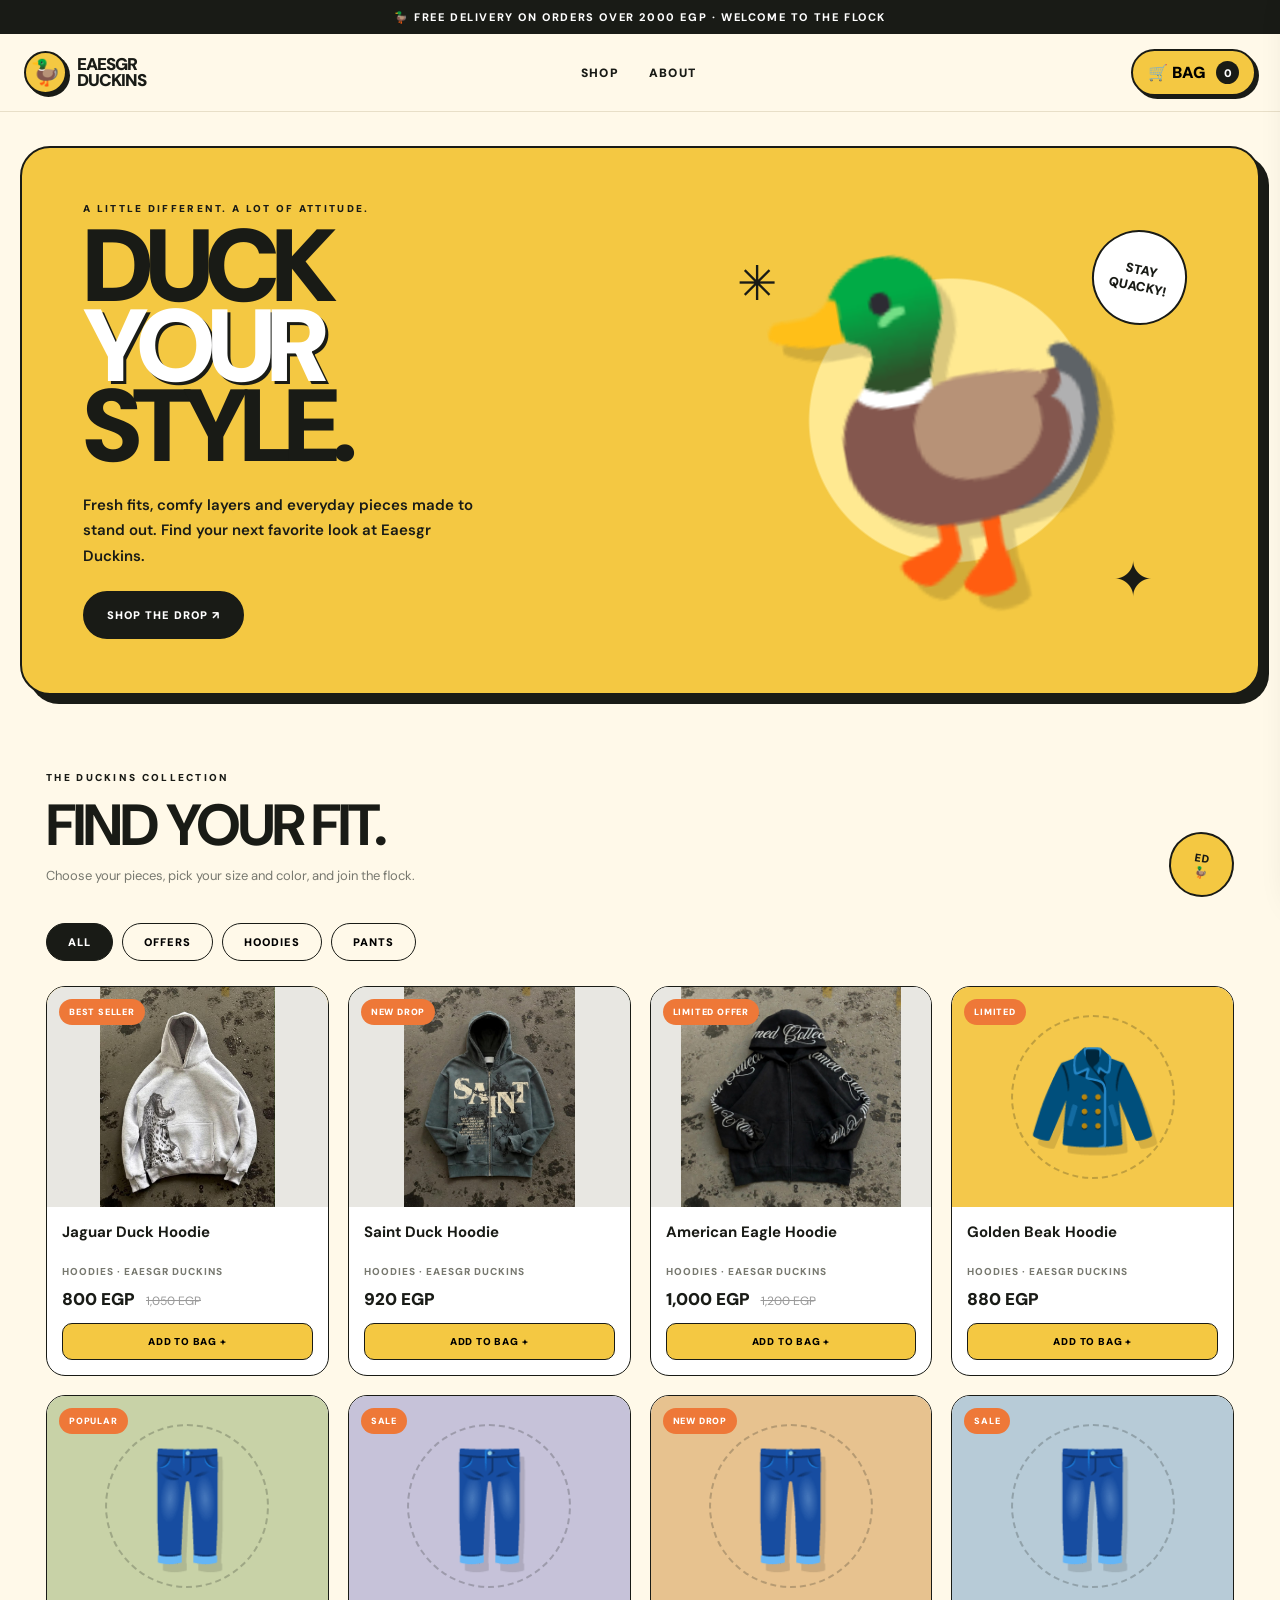
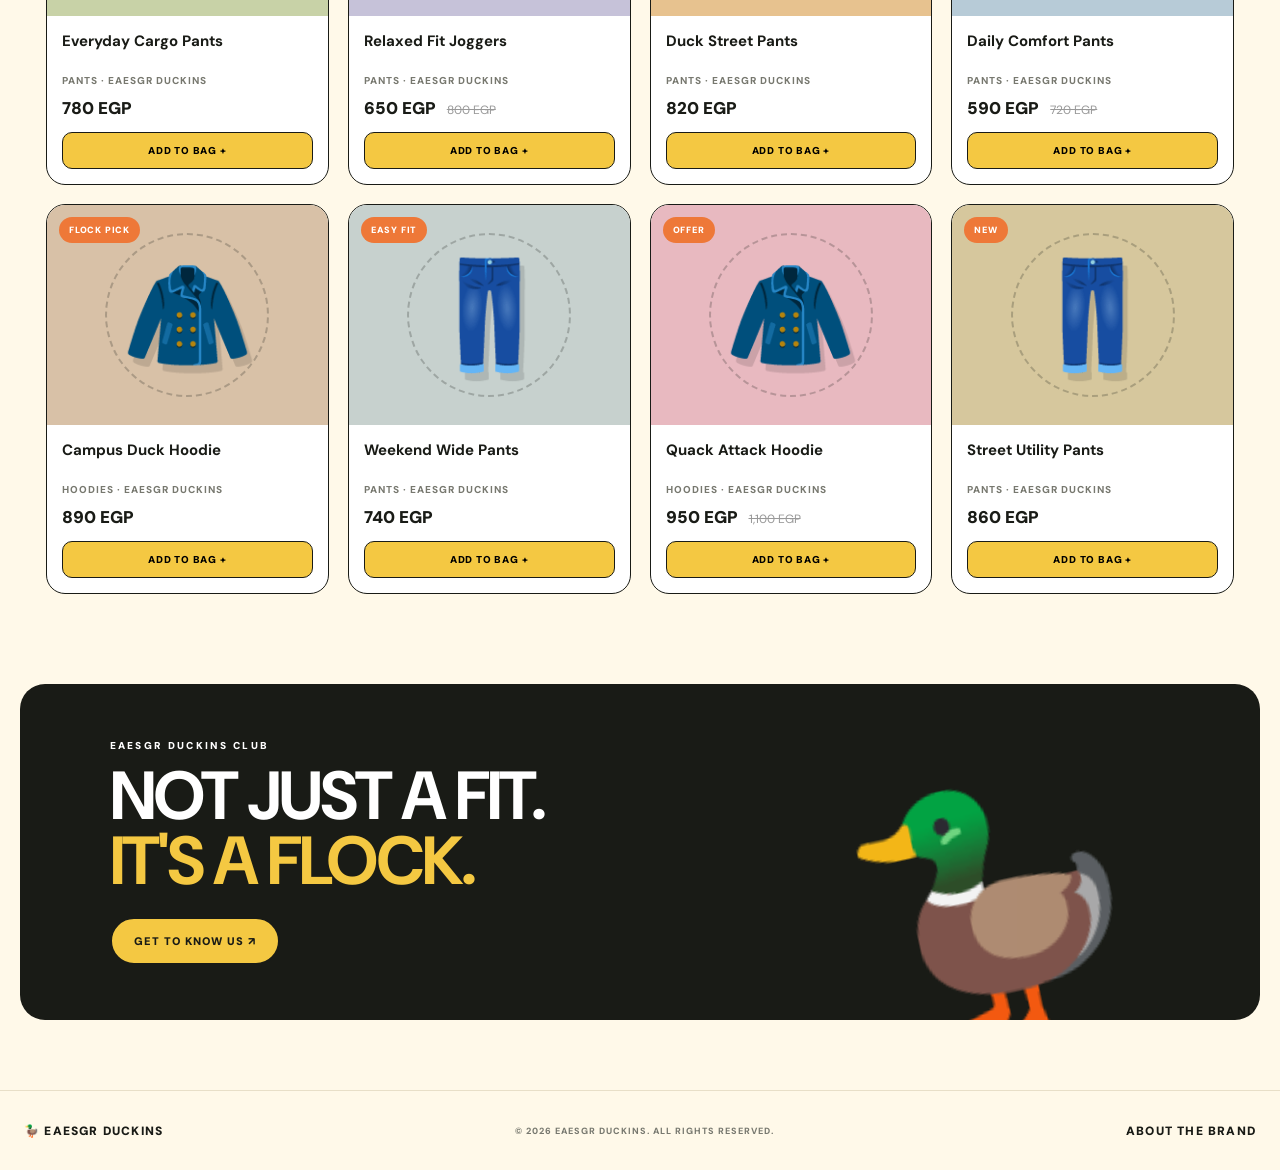
==== index.html @ caba2675 "Add files via upload" ====
<!DOCTYPE html>
<html lang="en">
<head>
  <meta charset="UTF-8">
  <meta name="viewport" content="width=device-width, initial-scale=1.0">
  <meta name="theme-color" content="#f4c842">
  <title>Eaesgr Duckins | Duck Your Style</title>
  <link rel="stylesheet" href="style.css">
</head>
<body>
  <div class="announcement">🦆 FREE DELIVERY ON ORDERS OVER 2000 EGP · WELCOME TO THE FLOCK</div>

  <header class="site-header">
    <a class="brand" href="index.html" aria-label="Eaesgr Duckins home">
      <span class="brand-duck">🦆</span>
      <span class="brand-name">EAESGR<br>DUCKINS</span>
    </a>
    <nav class="main-nav">
      <a href="#shop">SHOP</a>
      <a href="about.html">ABOUT</a>
    </nav>
    <button class="cart-button" id="open-cart" type="button">
      <span>🛒 BAG</span><span class="cart-count" id="cart-count">0</span>
    </button>
  </header>

  <main>
    <section class="hero">
      <div class="hero-content">
        <p class="eyebrow">A LITTLE DIFFERENT. A LOT OF ATTITUDE.</p>
        <h1>DUCK<br><span>YOUR</span><br>STYLE.</h1>
        <p class="hero-description">Fresh fits, comfy layers and everyday pieces made to stand out. Find your next favorite look at Eaesgr Duckins.</p>
        <a class="button button-dark" href="#shop">SHOP THE DROP ↗</a>
      </div>
      <div class="hero-visual" aria-label="Eaesgr Duckins duck mascot">
        <span class="hero-sticker">STAY<br>QUACKY!</span>
        <span class="hero-duck">🦆</span>
        <span class="hero-star star-one">✳</span>
        <span class="hero-star star-two">✦</span>
      </div>
    </section>

    <section class="shop-section" id="shop">
      <div class="section-heading">
        <div>
          <p class="eyebrow">THE DUCKINS COLLECTION</p>
          <h2>FIND YOUR FIT.</h2>
          <p class="muted">Choose your pieces, pick your size and color, and join the flock.</p>
        </div>
        <span class="duck-stamp">ED<br>🦆</span>
      </div>

      <div class="category-tabs" role="tablist" aria-label="Product categories">
        <button class="category-tab active" data-category="all">ALL</button>
        <button class="category-tab" data-category="offers">OFFERS</button>
        <button class="category-tab" data-category="hoodies">HOODIES</button>
        <button class="category-tab" data-category="pants">PANTS</button>
      </div>

      <div class="product-grid" id="product-grid" aria-live="polite"></div>
    </section>

    <section class="big-message">
      <p class="eyebrow">EAESGR DUCKINS CLUB</p>
      <h2>NOT JUST A FIT.<br><span>IT'S A FLOCK.</span></h2>
      <a href="about.html" class="button button-yellow">GET TO KNOW US ↗</a>
      <div class="message-duck">🦆</div>
    </section>
  </main>

  <footer class="site-footer">
    <a class="footer-brand" href="index.html">🦆 EAESGR DUCKINS</a>
    <span>© 2026 EAESGR DUCKINS. ALL RIGHTS RESERVED.</span>
    <a href="about.html">ABOUT THE BRAND</a>
  </footer>

  <div class="drawer-backdrop" id="drawer-backdrop"></div>
  <aside class="cart-drawer" id="cart-drawer" aria-label="Shopping cart" aria-hidden="true">
    <div class="drawer-header">
      <div><p class="eyebrow">YOUR ORDER</p><h2>YOUR DUCK BAG 🦆</h2></div>
      <button class="close-cart" id="close-cart" aria-label="Close cart">×</button>
    </div>

    <div class="cart-items" id="cart-items">
      <div class="empty-cart"><span>🦆</span><p>Your bag is empty.<br>Let's find you a fresh fit!</p></div>
    </div>

    <div class="checkout-area">
      <div class="subtotal"><span>SUBTOTAL</span><strong id="subtotal">0 EGP</strong></div>
      <form id="order-form">
        <p class="form-title">DELIVERY DETAILS</p>
        <label for="customer-name">Full name</label>
        <input id="customer-name" name="customer_name" autocomplete="name" required placeholder="Your full name">
        <label for="customer-email">Email address</label>
        <input id="customer-email" name="customer_email" type="email" autocomplete="email" required placeholder="you@example.com">
        <label for="customer-phone">Phone number</label>
        <input id="customer-phone" name="customer_phone" type="tel" autocomplete="tel" required placeholder="+20...">
        <label for="customer-address">Delivery address</label>
        <textarea id="customer-address" name="customer_address" autocomplete="street-address" required placeholder="City, street, building and apartment"></textarea>
        <input type="hidden" name="order_details" id="order-details">
        <input type="hidden" name="_subject" value="New Eaesgr Duckins order">
        <input type="hidden" name="_captcha" value="false">
        <button class="submit-order" id="submit-order" type="submit">SUBMIT ORDER ↗</button>
        <p class="form-note">Please select a size and color for every item. We'll contact you to confirm your order.</p>
        <p class="form-status" id="form-status" role="status"></p>
      </form>
    </div>
  </aside>

  <div class="toast" id="toast" role="status"></div>
  <script src="script.js"></script>
</body>
</html>
---- style.css ----
@import url('https://fonts.googleapis.com/css2?family=DM+Sans:wght@400;500;600;700;800;900&display=swap');

:root {
  --yellow: #f4c842;
  --yellow-light: #ffe991;
  --ink: #191b16;
  --cream: #fff9e9;
  --orange: #ee7838;
  --muted: #77786f;
  --line: #e8dfc8;
  --white: #fff;
}
* { box-sizing: border-box; }
html { scroll-behavior: smooth; }
body { margin: 0; background: var(--cream); color: var(--ink); font-family: 'DM Sans', Arial, sans-serif; }
button, input, textarea, select { font: inherit; }
button, a { -webkit-tap-highlight-color: transparent; }
button { cursor: pointer; }
.announcement { background: var(--ink); color: white; text-align: center; padding: 10px 12px; font-size: 11px; font-weight: 800; letter-spacing: 1.6px; }
.site-header { height: 78px; padding: 0 max(24px, calc((100% - 1240px)/2)); display: flex; align-items: center; justify-content: space-between; gap: 20px; position: sticky; top: 0; z-index: 10; background: rgba(255,249,233,.95); border-bottom: 1px solid var(--line); backdrop-filter: blur(12px); }
.brand { display: flex; align-items: center; gap: 10px; text-decoration: none; color: var(--ink); }
.brand-duck { width: 43px; height: 43px; border-radius: 50%; display: grid; place-items: center; background: var(--yellow); border: 2px solid var(--ink); font-size: 25px; box-shadow: 3px 3px 0 var(--ink); }
.brand-name { font-size: 17px; font-weight: 1000; letter-spacing: -1px; line-height: .9; }
.main-nav { display: flex; gap: 30px; }
.main-nav a, .site-footer a { text-decoration: none; color: var(--ink); font-size: 12px; font-weight: 900; letter-spacing: 1.2px; }
.main-nav a:hover, .site-footer a:hover { color: var(--orange); }
.cart-button { display: flex; align-items: center; gap: 10px; padding: 10px 15px; border: 2px solid var(--ink); border-radius: 99px; background: var(--yellow); font-weight: 900; box-shadow: 3px 3px 0 var(--ink); }
.cart-count { display: grid; place-items: center; min-width: 23px; height: 23px; border-radius: 50%; background: var(--ink); color: white; font-size: 11px; }
.hero { max-width: 1240px; min-height: 490px; margin: 34px auto 76px; padding: 0 26px; display: grid; grid-template-columns: 1.05fr .95fr; background: var(--yellow); border: 2px solid var(--ink); border-radius: 30px; overflow: hidden; box-shadow: 9px 9px 0 var(--ink); position: relative; }
.hero-content { align-self: center; padding: 54px 35px; z-index: 1; }
.eyebrow { margin: 0 0 12px; font-size: 10px; font-weight: 900; letter-spacing: 2.3px; }
.hero h1 { margin: 0; font-size: clamp(64px, 8vw, 105px); line-height: .78; letter-spacing: -8px; font-weight: 1000; }
.hero h1 span { color: white; text-shadow: 3px 3px 0 var(--ink); }
.hero-description { max-width: 410px; margin: 26px 0 22px; font-size: 15px; line-height: 1.7; font-weight: 600; }
.button { display: inline-flex; align-items: center; justify-content: center; min-height: 48px; padding: 0 22px; border: 2px solid var(--ink); border-radius: 99px; text-decoration: none; font-size: 11px; font-weight: 900; letter-spacing: 1px; transition: transform .2s; }
.button:hover { transform: translateY(-3px); }
.button-dark { color: white; background: var(--ink); }
.hero-visual { min-height: 420px; display: grid; place-items: center; position: relative; background: radial-gradient(circle, var(--yellow-light) 0 36%, transparent 36.5%); }
.hero-duck { font-size: clamp(190px, 27vw, 315px); filter: drop-shadow(12px 16px 0 rgba(0,0,0,.14)); transform: rotate(-10deg); }
.hero-sticker { position: absolute; top: 15%; right: 8%; width: 95px; height: 95px; display: grid; place-content: center; border: 2px solid var(--ink); border-radius: 50%; background: white; text-align: center; font-size: 13px; font-weight: 1000; transform: rotate(12deg); z-index: 1; }
.hero-star { position: absolute; font-size: 48px; }
.star-one { left: 12%; top: 19%; }.star-two { right: 14%; bottom: 15%; }
.shop-section { max-width: 1240px; margin: auto; padding: 0 26px 90px; }
.section-heading { display: flex; align-items: end; justify-content: space-between; margin-bottom: 26px; }
.section-heading h2 { margin: 0; font-size: clamp(38px, 5vw, 58px); letter-spacing: -3px; line-height: 1; }
.muted { color: var(--muted); font-size: 13px; }
.duck-stamp { display: grid; place-content: center; width: 65px; height: 65px; border: 2px solid var(--ink); border-radius: 50%; background: var(--yellow); text-align: center; font-size: 11px; font-weight: 1000; transform: rotate(9deg); }
.category-tabs { display: flex; flex-wrap: wrap; gap: 9px; margin-bottom: 25px; }
.category-tab { padding: 11px 21px; border: 1.5px solid var(--ink); border-radius: 99px; background: transparent; font-size: 11px; font-weight: 900; letter-spacing: 1px; }
.category-tab.active, .category-tab:hover { background: var(--ink); color: white; }
.product-grid { display: grid; grid-template-columns: repeat(4, minmax(0, 1fr)); gap: 19px; }
.product-card { min-width: 0; overflow: hidden; border: 1.5px solid var(--ink); border-radius: 19px; background: white; transition: transform .2s, box-shadow .2s; }
.product-card:hover { transform: translateY(-5px); box-shadow: 5px 6px 0 var(--ink); }
.product-art { height: 220px; display: grid; place-items: center; position: relative; overflow: hidden; background: var(--art, var(--yellow-light)); }
.product-art::before { content: ''; position: absolute; width: 160px; height: 160px; border: 2px dashed rgba(25,27,22,.23); border-radius: 50%; }
.product-emoji { z-index: 1; font-size: 105px; filter: drop-shadow(5px 8px 0 rgba(0,0,0,.12)); }
.product-tag { position: absolute; top: 12px; left: 12px; z-index: 2; padding: 7px 10px; border-radius: 99px; background: var(--orange); color: white; font-size: 9px; font-weight: 1000; letter-spacing: .8px; }
.product-info { padding: 15px; }
.product-info h3 { min-height: 38px; margin: 0 0 5px; font-size: 15px; }
.product-category { margin-bottom: 10px; color: var(--muted); font-size: 10px; font-weight: 800; letter-spacing: 1px; }
.product-price { font-size: 17px; font-weight: 1000; }
.old-price { margin-left: 7px; color: #999; font-size: 12px; text-decoration: line-through; }
.add-button { width: 100%; margin-top: 13px; padding: 11px; border: 1.5px solid var(--ink); border-radius: 10px; background: var(--yellow); font-size: 10px; font-weight: 1000; letter-spacing: .8px; }
.add-button:hover { background: var(--ink); color: white; }
.big-message { max-width: 1240px; min-height: 300px; margin: 0 auto 70px; padding: 55px 7%; overflow: hidden; position: relative; border-radius: 25px; background: var(--ink); color: white; }
.big-message h2 { margin: 0 0 24px; font-size: clamp(38px, 6vw, 68px); line-height: .95; letter-spacing: -3px; }
.big-message h2 span { color: var(--yellow); }
.button-yellow { color: var(--ink); background: var(--yellow); }
.message-duck { position: absolute; right: 9%; bottom: -50px; font-size: 240px; transform: rotate(-12deg); opacity: .95; }
.site-footer { min-height: 80px; padding: 22px max(24px, calc((100% - 1240px)/2)); display: flex; align-items: center; justify-content: space-between; gap: 18px; border-top: 1px solid var(--line); color: var(--muted); font-size: 9px; font-weight: 800; letter-spacing: 1px; }
.footer-brand { color: var(--ink) !important; font-size: 12px !important; }
.drawer-backdrop { position: fixed; inset: 0; z-index: 19; background: rgba(0,0,0,.48); opacity: 0; pointer-events: none; transition: opacity .25s; }
.drawer-backdrop.visible { opacity: 1; pointer-events: auto; }
.cart-drawer { position: fixed; z-index: 20; top: 0; right: 0; width: min(490px, 100%); height: 100dvh; display: flex; flex-direction: column; background: var(--cream); box-shadow: -8px 0 35px rgba(0,0,0,.16); transform: translateX(105%); transition: transform .28s ease; }
.cart-drawer.open { transform: translateX(0); }
.drawer-header { display: flex; align-items: center; justify-content: space-between; padding: 21px 22px; border-bottom: 1px solid var(--line); }
.drawer-header .eyebrow { margin-bottom: 4px; }.drawer-header h2 { margin: 0; font-size: 22px; letter-spacing: -1px; }
.close-cart { width: 38px; height: 38px; border: 1px solid var(--ink); border-radius: 50%; background: transparent; font-size: 25px; }
.cart-items { flex: 1; overflow: auto; padding: 8px 22px; }
.empty-cart { padding: 45px 10px; text-align: center; color: var(--muted); font-size: 13px; line-height: 1.7; }.empty-cart span { font-size: 55px; }
.cart-line { display: grid; grid-template-columns: 1fr auto; gap: 8px; padding: 16px 0; border-bottom: 1px solid var(--line); }
.cart-line h3 { margin: 0 0 5px; font-size: 14px; }.cart-line-price { font-size: 12px; font-weight: 900; }
.cart-line-controls { display: flex; flex-wrap: wrap; gap: 7px; margin-top: 10px; }
.cart-line select { min-width: 105px; max-width: 145px; padding: 8px 7px; border: 1px solid var(--line); border-radius: 8px; background: white; font-size: 11px; }
.remove-item { align-self: start; border: 0; background: none; color: #bd4c30; font-size: 11px; font-weight: 900; }
.checkout-area { max-height: 57%; overflow: auto; padding: 16px 22px 22px; border-top: 1px solid var(--line); }
.subtotal { display: flex; justify-content: space-between; margin-bottom: 15px; font-size: 13px; font-weight: 900; }.subtotal strong { font-size: 19px; }
.form-title { margin: 0 0 11px; font-size: 11px; font-weight: 1000; letter-spacing: 1.3px; }
#order-form label { display: block; margin: 9px 0 5px; font-size: 10px; font-weight: 900; }
#order-form input:not([type=hidden]), #order-form textarea { width: 100%; padding: 11px 12px; border: 1px solid var(--line); border-radius: 9px; background: white; outline: none; font-size: 12px; }
#order-form input:focus, #order-form textarea:focus { border-color: var(--ink); }
#order-form textarea { min-height: 62px; resize: vertical; }

.submit-order { width: 100%; margin-top: 13px; padding: 14px; border: 0; border-radius: 10px; background: var(--ink); color: white; font-size: 11px; font-weight: 1000; letter-spacing: 1px; }
.submit-order:disabled { opacity: .6; cursor: wait; }
.form-note, .form-status { color: var(--muted); font-size: 10px; line-height: 1.5; }.form-status { font-weight: 800; }
.toast { position: fixed; z-index: 30; bottom: 20px; left: 50%; max-width: calc(100% - 30px); padding: 12px 18px; border-radius: 99px; background: var(--ink); color: white; font-size: 12px; font-weight: 800; opacity: 0; pointer-events: none; transform: translate(-50%, 15px); transition: .2s; }.toast.show { opacity: 1; transform: translate(-50%, 0); }

@media (max-width: 900px) { .hero { margin-left: 20px; margin-right: 20px; }.product-grid { grid-template-columns: repeat(2, minmax(0, 1fr)); }.message-duck { right: 1%; opacity: .35; } }
@media (max-width: 600px) {
  .announcement { font-size: 9px; letter-spacing: .8px; }.site-header { height: 68px; padding: 0 15px; }.brand-duck { width: 37px; height: 37px; font-size: 21px; }.brand-name { font-size: 14px; }.main-nav { display: none; }.cart-button { padding: 8px 11px; font-size: 11px; }
  .hero { display: flex; flex-direction: column; margin: 20px 14px 58px; padding: 0; min-height: auto; border-radius: 22px; }.hero-content { padding: 34px 24px 5px; }.hero h1 { font-size: 69px; letter-spacing: -5px; }.hero-description { margin: 19px 0; font-size: 13px; }.hero-visual { min-height: 220px; }.hero-duck { font-size: 190px; }.hero-sticker { width: 75px; height: 75px; font-size: 11px; }.hero-star { font-size: 30px; }
  .shop-section { padding: 0 14px 60px; }.section-heading h2 { font-size: 42px; }.muted { font-size: 11px; }.duck-stamp { width: 53px; height: 53px; }.category-tabs { gap: 6px; }.category-tab { padding: 10px 14px; font-size: 10px; }.product-grid { gap: 11px; }.product-art { height: 155px; }.product-emoji { font-size: 78px; }.product-art::before { width: 120px; height: 120px; }.product-info { padding: 11px; }.product-info h3 { min-height: 34px; font-size: 12px; }.product-price { font-size: 14px; }.add-button { padding: 10px 5px; font-size: 9px; }
  .big-message { margin: 0 14px 45px; min-height: 270px; padding: 40px 25px; }.big-message h2 { font-size: 43px; }.message-duck { right: -25px; bottom: -50px; font-size: 180px; opacity: .25; }.site-footer { padding: 20px 15px; flex-wrap: wrap; font-size: 8px; }
  .checkout-area { max-height: 62%; }
}

/* About page */
.about-hero { margin-top: 34px; }
.story-grid { display: grid; grid-template-columns: repeat(3, 1fr); gap: 17px; }
.story-card { padding: 25px; border: 1.5px solid var(--ink); border-radius: 18px; background: white; }
.story-card > span { display: inline-grid; place-items: center; width: 36px; height: 36px; border-radius: 50%; background: var(--yellow); border: 1.5px solid var(--ink); font-size: 11px; font-weight: 1000; }
.story-card h3 { margin: 18px 0 8px; font-size: 17px; letter-spacing: -.5px; }
.story-card p { margin: 0; color: var(--muted); font-size: 13px; line-height: 1.7; }
.about-message { margin-top: 0; }
@media (max-width: 600px) { .story-grid { grid-template-columns: 1fr; gap: 11px; }.story-card { padding: 20px; } }

/* Product photo for Classic Duck Hoodie */
.product-photo { width: 100%; height: 100%; object-fit: contain; display: block; position: absolute; inset: 0; z-index: 1; background: #e8e7e2; }
.product-art:has(.product-photo)::before { display: none; }

.product-color-label{display:block;margin:10px 0 5px;font-size:10px;font-weight:900;letter-spacing:.8px}.product-color-select{display:block;width:100%;padding:10px;border:1px solid var(--line);border-radius:9px;background:#fff;font-size:12px;margin-bottom:9px}


/* Classic Duck Hoodie image gallery */
.product-photo[data-open-gallery="classic-duck"] { cursor: zoom-in; }
.product-gallery-modal {
  position: fixed; inset: 0; z-index: 99999;
  display: none; align-items: center; justify-content: center;
  padding: 22px; background: rgba(0,0,0,.82);
}
.product-gallery-modal.is-open { display: flex; }
.product-gallery-panel {
  position: relative; width: min(920px, 96vw); max-height: 94vh;
  display: flex; flex-direction: column; align-items: center; gap: 14px;
  padding: 22px; border-radius: 16px; background: #fff; overflow: auto;
}
.product-gallery-main {
  display: block; max-width: 100%; width: auto; height: auto;
  max-height: 70vh; object-fit: contain;
}
.product-gallery-close {
  position: sticky; top: 0; align-self: flex-end; z-index: 1;
  width: 40px; height: 40px; border: 0; border-radius: 50%;
  background: #171717; color: #fff; font-size: 30px; line-height: 1;
  cursor: pointer; margin-bottom: -40px;
}
.product-gallery-thumbs {
  display: flex; justify-content: center; flex-wrap: wrap; gap: 10px;
}
.product-gallery-thumb {
  width: 82px; height: 96px; padding: 3px; overflow: hidden;
  border: 2px solid #ddd; border-radius: 8px; background: #fff; cursor: pointer;
}
.product-gallery-thumb.active { border-color: #111; }
.product-gallery-thumb img { width: 100%; height: 100%; object-fit: cover; }
@media (max-width: 600px) {
  .product-gallery-panel { padding: 12px; }
  .product-gallery-main { max-height: 66vh; }
}
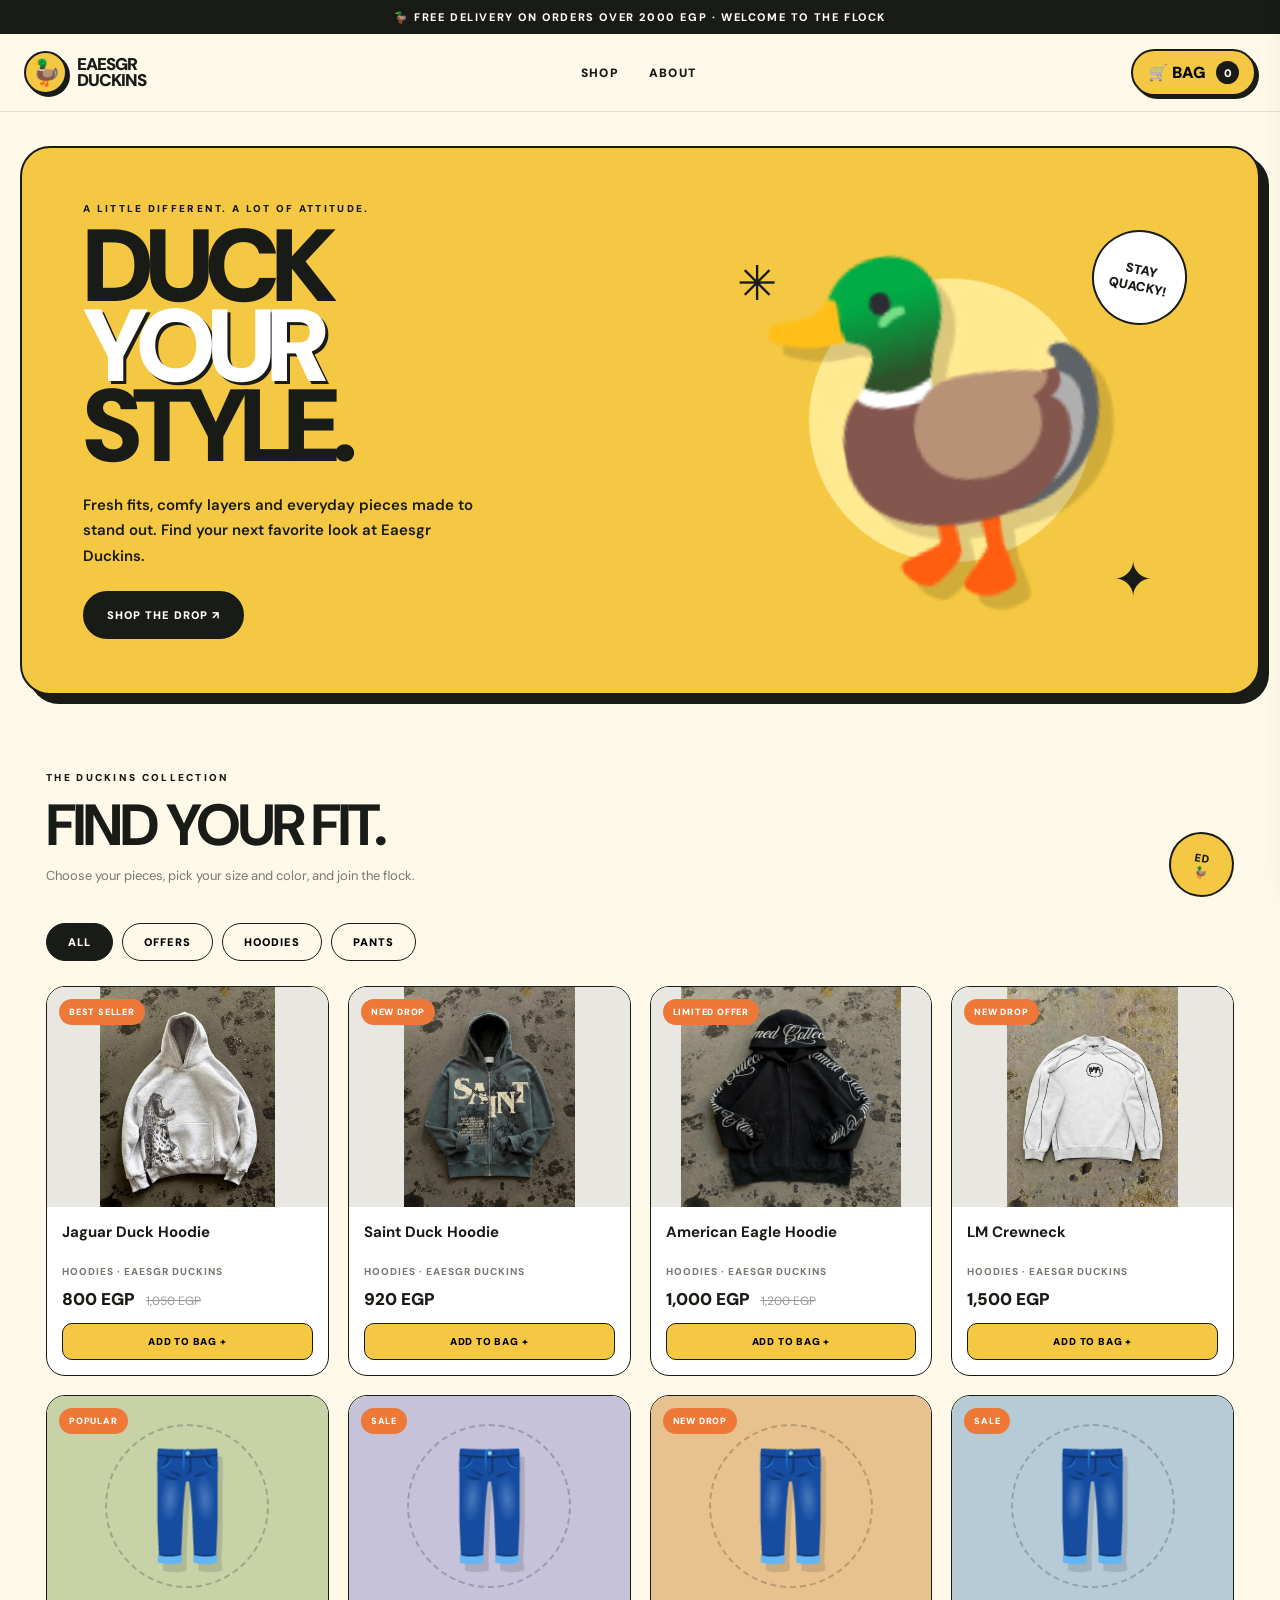
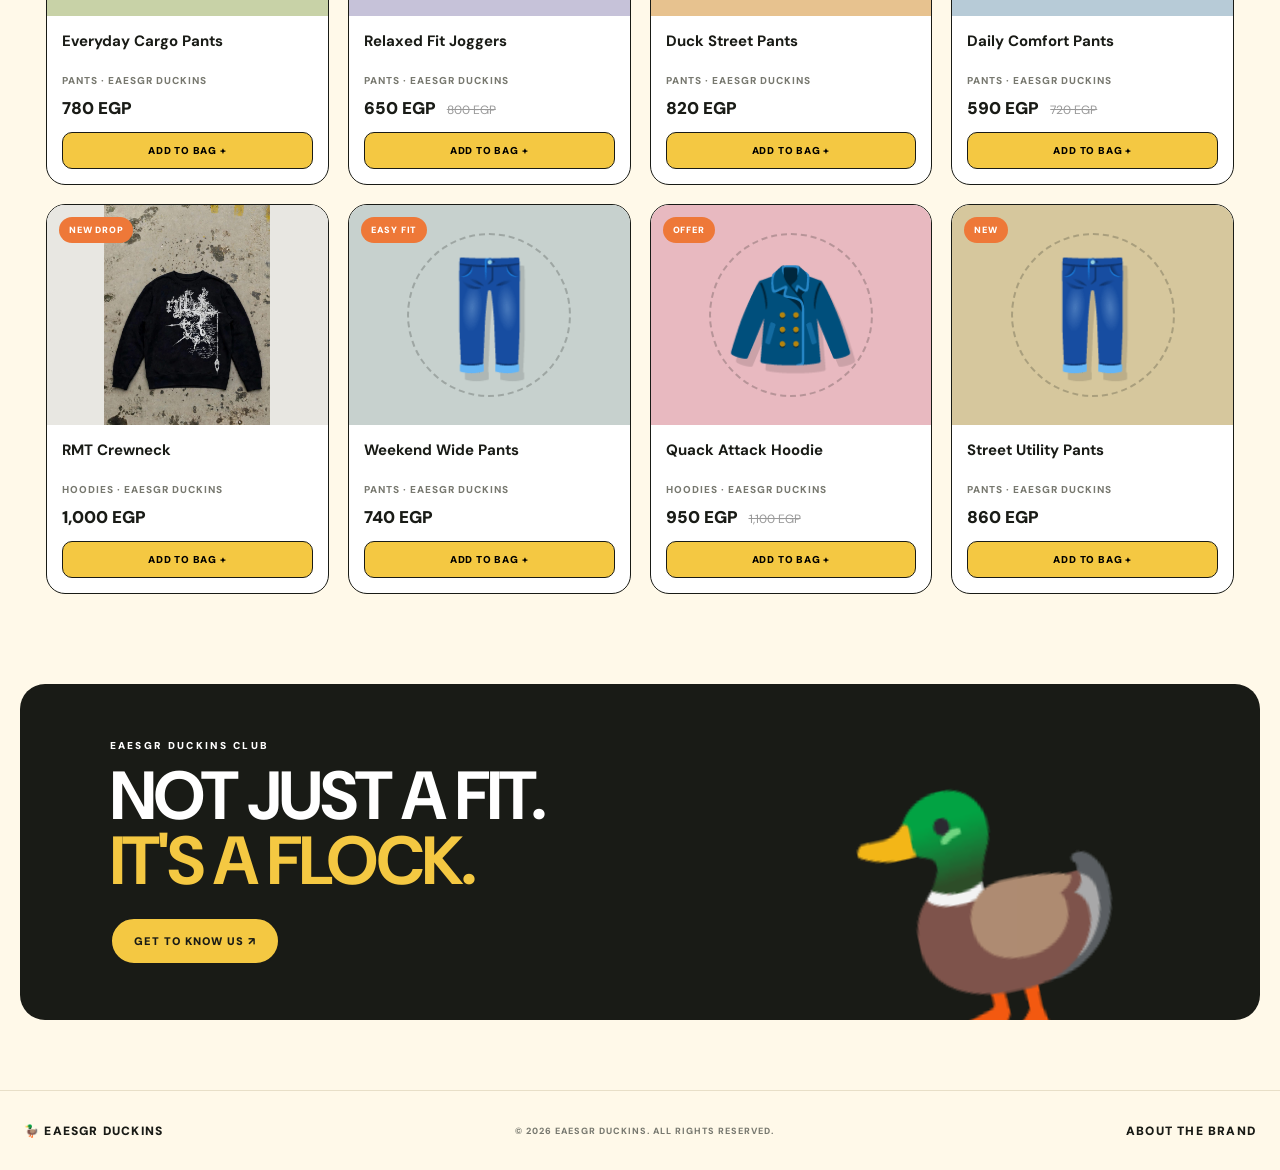
==== commit d0828f25: "Add files via upload" ====
--- a/index.html
+++ b/index.html
@@ -87,6 +87,8 @@
 
     <div class="checkout-area">
       <div class="subtotal"><span>SUBTOTAL</span><strong id="subtotal">0 EGP</strong></div>
+      <div class="delivery-cost"><span>DELIVERY COST</span><strong id="delivery-cost">0 EGP</strong></div>
+      <div class="cart-total"><span>TOTAL</span><strong id="cart-total">0 EGP</strong></div>
       <form id="order-form">
         <p class="form-title">DELIVERY DETAILS</p>
         <label for="customer-name">Full name</label>
--- a/style.css
+++ b/style.css
@@ -84,7 +84,7 @@
 .cart-line select { min-width: 105px; max-width: 145px; padding: 8px 7px; border: 1px solid var(--line); border-radius: 8px; background: white; font-size: 11px; }
 .remove-item { align-self: start; border: 0; background: none; color: #bd4c30; font-size: 11px; font-weight: 900; }
 .checkout-area { max-height: 57%; overflow: auto; padding: 16px 22px 22px; border-top: 1px solid var(--line); }
-.subtotal { display: flex; justify-content: space-between; margin-bottom: 15px; font-size: 13px; font-weight: 900; }.subtotal strong { font-size: 19px; }
+.subtotal, .delivery-cost { display: flex; justify-content: space-between; align-items: center; font-size: 13px; font-weight: 900; }.subtotal { margin-bottom: 8px; }.delivery-cost { margin-bottom: 15px; color: var(--muted); }.subtotal strong, .delivery-cost strong { font-size: 16px; color: var(--text); }
 .form-title { margin: 0 0 11px; font-size: 11px; font-weight: 1000; letter-spacing: 1.3px; }
 #order-form label { display: block; margin: 9px 0 5px; font-size: 10px; font-weight: 900; }
 #order-form input:not([type=hidden]), #order-form textarea { width: 100%; padding: 11px 12px; border: 1px solid var(--line); border-radius: 9px; background: white; outline: none; font-size: 12px; }
@@ -158,3 +158,25 @@
   .product-gallery-panel { padding: 12px; }
   .product-gallery-main { max-height: 66vh; }
 }
+
+/* Emphasize the final order total and separate it clearly from delivery cost. */
+.cart-total {
+  display: flex;
+  justify-content: space-between;
+  align-items: center;
+  gap: 24px;
+  margin-top: 10px;
+  padding-top: 15px;
+  border-top: 1px solid var(--line);
+  font-size: 15px;
+  font-weight: 1000;
+}
+.cart-total span,
+.cart-total strong {
+  font-weight: 1000;
+}
+.cart-total strong {
+  font-size: 19px;
+  color: var(--text);
+  white-space: nowrap;
+}
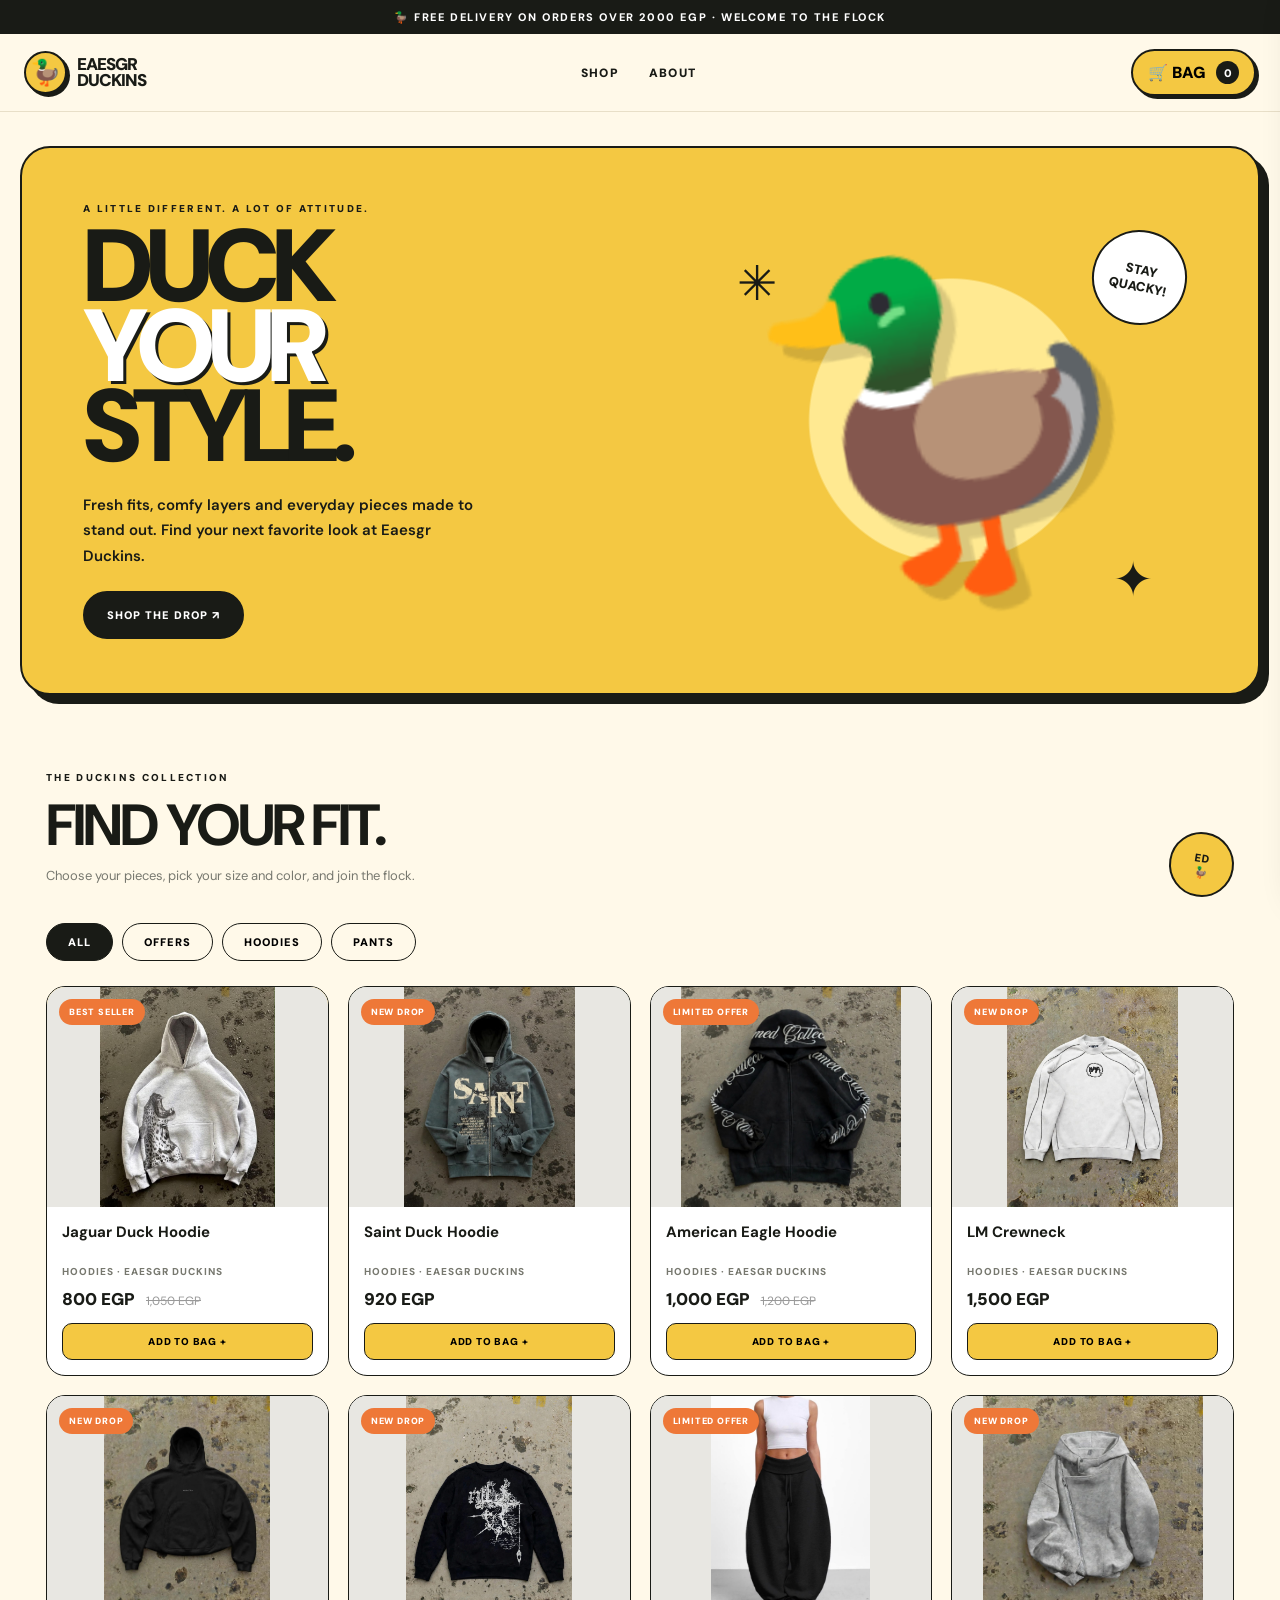
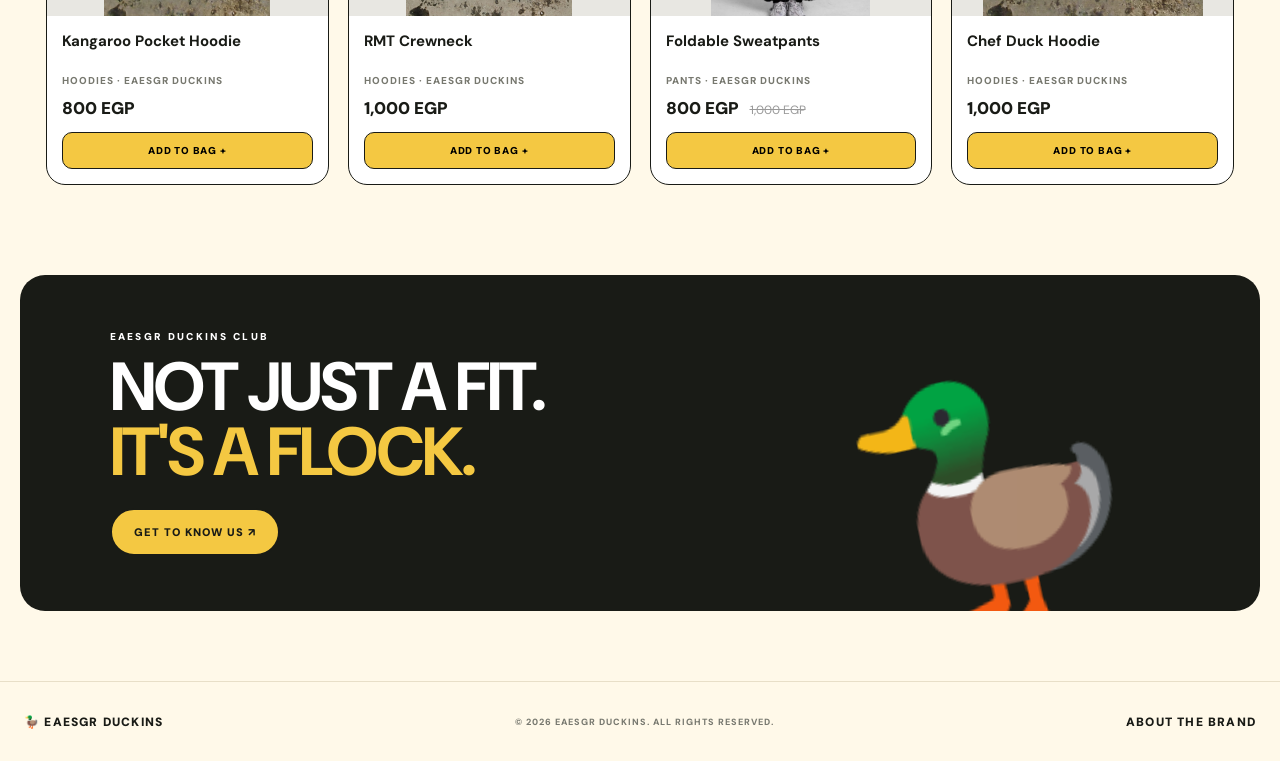
==== commit 88110ba8: "Add files via upload" ====
--- a/index.html
+++ b/index.html
@@ -94,7 +94,7 @@
         <label for="customer-name">Full name</label>
         <input id="customer-name" name="customer_name" autocomplete="name" required placeholder="Your full name">
         <label for="customer-email">Email address</label>
-        <input id="customer-email" name="customer_email" type="email" autocomplete="email" required placeholder="you@example.com">
+        <input id="customer-email" name="email" type="email" autocomplete="email" required placeholder="you@example.com">
         <label for="customer-phone">Phone number</label>
         <input id="customer-phone" name="customer_phone" type="tel" autocomplete="tel" required placeholder="+20...">
         <label for="customer-address">Delivery address</label>
@@ -102,6 +102,7 @@
         <input type="hidden" name="order_details" id="order-details">
         <input type="hidden" name="_subject" value="New Eaesgr Duckins order">
         <input type="hidden" name="_captcha" value="false">
+        <input type="hidden" name="_autoresponse" id="autoresponse">
         <button class="submit-order" id="submit-order" type="submit">SUBMIT ORDER ↗</button>
         <p class="form-note">Please select a size and color for every item. We'll contact you to confirm your order.</p>
         <p class="form-status" id="form-status" role="status"></p>
